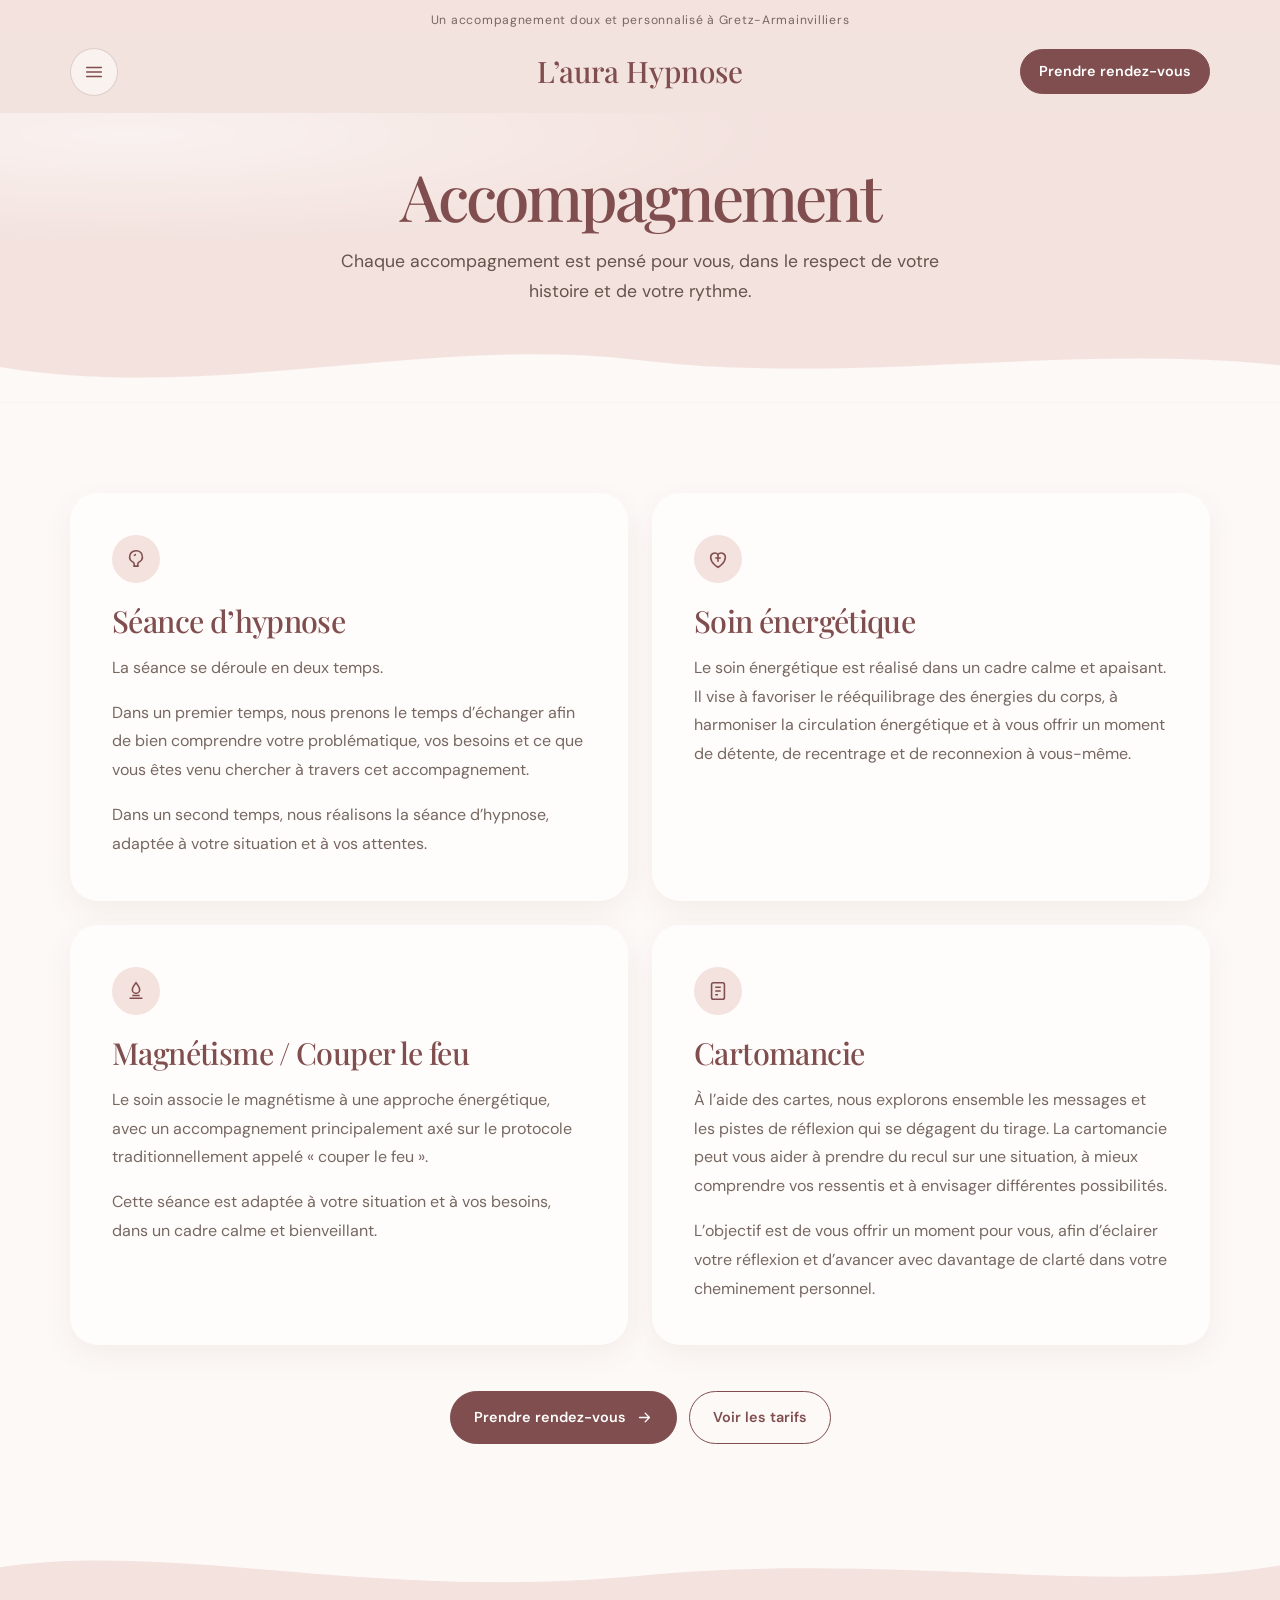
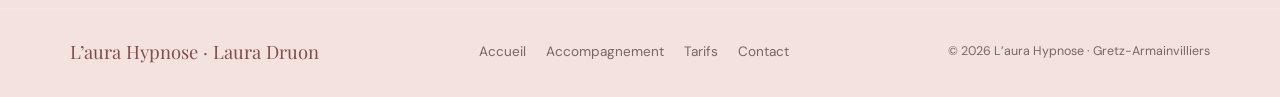
==== accompagnement.html @ 74a75db2 "Modifications demandées par Laura : menu à gauche, rose poudré, pages Accompagnement/Tarifs/Contact " ====
<!doctype html>
<html lang="fr">
  <head>
    <meta charset="utf-8">
    <meta name="viewport" content="width=device-width, initial-scale=1">
    <meta name="theme-color" content="#f3e2de">
    <meta name="description" content="Séance d’hypnose, soin énergétique, magnétisme / couper le feu et cartomancie à Gretz-Armainvilliers.">
    <title>Accompagnement — L’aura Hypnose</title>
    <link rel="preconnect" href="https://fonts.googleapis.com">
    <link rel="preconnect" href="https://fonts.gstatic.com" crossorigin>
    <link href="https://fonts.googleapis.com/css2?family=DM+Sans:wght@400;500;600;700&family=Playfair+Display:wght@400;500;600&display=swap" rel="stylesheet">
    <link rel="stylesheet" href="style.css">
  </head>
  <body>
    <div class="topline">Un accompagnement doux et personnalisé à Gretz-Armainvilliers</div>

    <header class="site-header">
      <div class="container nav-wrap">
        <button class="menu-toggle" type="button" aria-label="Ouvrir le menu" aria-expanded="false" aria-controls="navigation">
          <svg class="icon-open" viewBox="0 0 24 24" fill="none" stroke="currentColor" stroke-width="1.7" aria-hidden="true"><path d="M4 7h16M4 12h16M4 17h16" stroke-linecap="round"/></svg>
          <svg class="icon-close" viewBox="0 0 24 24" fill="none" stroke="currentColor" stroke-width="1.7" aria-hidden="true"><path d="M6 6l12 12M18 6 6 18" stroke-linecap="round"/></svg>
        </button>
        <a class="brand" href="index.html">L’aura Hypnose</a>
        <a class="button header-cta" href="contact.html">Prendre rendez-vous</a>
      </div>
      <nav class="menu-panel" id="navigation" aria-label="Navigation principale">
          <a href="index.html">Accueil</a>
          <a href="accompagnement.html" aria-current="page">Accompagnement</a>
          <a href="tarifs.html">Tarifs</a>
          <a href="contact.html">Contact</a>
      </nav>
    </header>

    <main>
      <section class="page-hero">
        <div class="container">
          <h1>Accompagnement</h1>
          <p>Chaque accompagnement est pensé pour vous, dans le respect de votre histoire et de votre rythme.</p>
        </div>
      </section>
      <div class="wave" style="--from: var(--blush); --to: var(--paper)" aria-hidden="true"><svg viewBox="0 0 1440 90" preserveAspectRatio="none"><path d="M0,48 C240,90 480,10 720,40 C960,70 1200,20 1440,46 L1440,90 L0,90 Z"/></svg></div>
      <section class="section">
        <div class="container">
          <div class="offer-grid">
            <article class="soft-card offer-card reveal">
              <div class="icon-bubble" aria-hidden="true"><svg viewBox="0 0 24 24" fill="none" stroke="currentColor" stroke-width="1.7"><path d="M12 3c-4.5 0-7 3.1-7 7 0 2.8 1.7 4.2 3.5 5.2.8.5 1.5 1.1 1.5 2.3V20h4v-2.5c0-1.2.7-1.8 1.5-2.3C17.3 14.2 19 12.8 19 10c0-3.9-2.5-7-7-7Z"/><path d="M9.5 20h5M10 8.5c.5-1 1.2-1.5 2-1.5"/></svg></div>
              <h2>Séance d’hypnose</h2>
              <p>La séance se déroule en deux temps.</p>
              <p>Dans un premier temps, nous prenons le temps d’échanger afin de bien comprendre votre problématique, vos besoins et ce que vous êtes venu chercher à travers cet accompagnement.</p>
              <p>Dans un second temps, nous réalisons la séance d’hypnose, adaptée à votre situation et à vos attentes.</p>
            </article>
            <article class="soft-card offer-card reveal">
              <div class="icon-bubble" aria-hidden="true"><svg viewBox="0 0 24 24" fill="none" stroke="currentColor" stroke-width="1.7"><path d="M12 21s-8-4.4-8-11a4.5 4.5 0 0 1 8-2.8A4.5 4.5 0 0 1 20 10c0 6.6-8 11-8 11Z"/><path d="M12 7v8m-3-4h6"/></svg></div>
              <h2>Soin énergétique</h2>
              <p>Le soin énergétique est réalisé dans un cadre calme et apaisant. Il vise à favoriser le rééquilibrage des énergies du corps, à harmoniser la circulation énergétique et à vous offrir un moment de détente, de recentrage et de reconnexion à vous-même.</p>
            </article>
            <article class="soft-card offer-card reveal">
              <div class="icon-bubble" aria-hidden="true"><svg viewBox="0 0 24 24" fill="none" stroke="currentColor" stroke-width="1.7"><path d="M12 3c-2.5 3-4 5-4 7.5a4 4 0 0 0 8 0C16 8 14.5 6 12 3Z"/><path d="M5 20h14M8 17h8"/></svg></div>
              <h2>Magnétisme / Couper le feu</h2>
              <p>Le soin associe le magnétisme à une approche énergétique, avec un accompagnement principalement axé sur le protocole traditionnellement appelé « couper le feu ».</p>
              <p>Cette séance est adaptée à votre situation et à vos besoins, dans un cadre calme et bienveillant.</p>
            </article>
            <article class="soft-card offer-card reveal">
              <div class="icon-bubble" aria-hidden="true"><svg viewBox="0 0 24 24" fill="none" stroke="currentColor" stroke-width="1.7"><rect x="5" y="3" width="14" height="18" rx="2"/><path d="M9 8h6m-6 4h6m-6 4h3"/></svg></div>
              <h2>Cartomancie</h2>
              <p>À l’aide des cartes, nous explorons ensemble les messages et les pistes de réflexion qui se dégagent du tirage. La cartomancie peut vous aider à prendre du recul sur une situation, à mieux comprendre vos ressentis et à envisager différentes possibilités.</p>
              <p>L’objectif est de vous offrir un moment pour vous, afin d’éclairer votre réflexion et d’avancer avec davantage de clarté dans votre cheminement personnel.</p>
            </article>
          </div>
          <div class="page-actions">
            <a class="button" href="contact.html">Prendre rendez-vous <svg viewBox="0 0 24 24" fill="none" stroke="currentColor" stroke-width="1.8" aria-hidden="true"><path d="M5 12h14m-6-6 6 6-6 6" stroke-linecap="round" stroke-linejoin="round"/></svg></a>
            <a class="button button--outline" href="tarifs.html">Voir les tarifs</a>
          </div>
        </div>
      </section>
    </main>

    <div class="wave" style="--from: var(--paper); --to: var(--blush)" aria-hidden="true"><svg viewBox="0 0 1440 90" preserveAspectRatio="none"><path d="M0,40 C200,10 420,80 720,50 C1000,22 1240,74 1440,38 L1440,90 L0,90 Z"/></svg></div>
    <footer class="site-footer">
      <div class="container footer-inner">
        <span class="footer-brand">L’aura Hypnose · Laura Druon</span>
        <nav class="footer-links" aria-label="Liens du pied de page"><a href="index.html">Accueil</a> <a href="accompagnement.html">Accompagnement</a> <a href="tarifs.html">Tarifs</a> <a href="contact.html">Contact</a></nav>
        <p>© <span id="year">2026</span> L’aura Hypnose · Gretz-Armainvilliers</p>
      </div>
    </footer>

    <script src="main.js"></script>
  </body>
</html>
---- style.css ----
:root {
  color-scheme: light;
  /* Rose poudré (remplace l'ancien vert) */
  --blush: #f3e2de;
  --blush-soft: #f9efec;
  --blush-deep: #e3bfb8;
  /* Vert conservé uniquement pour la citation « Je crois profondément… » */
  --sage: #d1ddcf;
  --paper: #fdf9f6;
  --rose: #804e4e;
  --rose-dark: #6e4141;
  --ink: #493c38;
  --muted: #776761;
  --white: #fffdfb;
  --serif: "Playfair Display", Georgia, serif;
  --sans: "DM Sans", Arial, sans-serif;
  --shadow: 0 22px 60px rgb(128 78 78 / 9%);
  --shadow-soft: 0 10px 30px rgb(128 78 78 / 7%);
  --radius: 28px;
}

*,
*::before,
*::after {
  box-sizing: border-box;
}

html {
  scroll-behavior: smooth;
  scroll-padding-top: 100px;
}

body {
  margin: 0;
  background: var(--paper);
  color: var(--ink);
  font-family: var(--sans);
  font-size: 16px;
  line-height: 1.7;
}

a {
  color: inherit;
}

img {
  display: block;
  max-width: 100%;
}

button,
a {
  -webkit-tap-highlight-color: transparent;
}

button:focus-visible,
a:focus-visible {
  outline: 3px solid var(--rose);
  outline-offset: 4px;
}

.container {
  width: min(1140px, calc(100% - 48px));
  margin-inline: auto;
}

h1,
h2,
h3,
p {
  margin-top: 0;
}

h1,
h2,
h3 {
  color: var(--rose);
  font-family: var(--serif);
  font-weight: 500;
  line-height: 1.16;
}

h1 {
  max-width: 660px;
  margin-bottom: 24px;
  font-size: clamp(3rem, 6vw, 5.55rem);
  letter-spacing: -0.045em;
}

h2 {
  margin-bottom: 20px;
  font-size: clamp(2.2rem, 4vw, 3.55rem);
  letter-spacing: -0.035em;
}

h3 {
  margin-bottom: 12px;
  font-size: 1.45rem;
}

.eyebrow {
  display: inline-flex;
  align-items: center;
  gap: 10px;
  margin: 0 0 14px;
  color: var(--rose);
  font-size: 0.75rem;
  font-weight: 700;
  letter-spacing: 0.16em;
  text-transform: uppercase;
}

.section-title {
  margin-bottom: 36px;
  text-align: center;
}

.section-title::after {
  display: block;
  width: 54px;
  height: 14px;
  margin: 16px auto 0;
  background: no-repeat center / contain
    url("data:image/svg+xml,%3Csvg xmlns='http://www.w3.org/2000/svg' viewBox='0 0 54 14'%3E%3Cpath d='M1 7c6.5-6 13-6 19.5 0S33.5 13 40 7s9.5-6 13 0' fill='none' stroke='%23c99a92' stroke-width='1.6' stroke-linecap='round'/%3E%3C/svg%3E");
  content: "";
}

/* ---------- Boutons ---------- */

.button {
  display: inline-flex;
  min-height: 52px;
  align-items: center;
  justify-content: center;
  gap: 10px;
  padding: 13px 23px;
  border: 1px solid var(--rose);
  border-radius: 999px;
  background: var(--rose);
  color: white;
  font-size: 0.9rem;
  font-weight: 600;
  text-decoration: none;
  transition: background 180ms ease, color 180ms ease, transform 180ms ease;
  cursor: pointer;
  font-family: inherit;
}

.button:hover {
  transform: translateY(-2px);
  background: var(--rose-dark);
}

.button--outline {
  background: transparent;
  color: var(--rose);
}

.button--outline:hover {
  background: var(--rose);
  color: white;
}

.button svg,
.text-link svg {
  width: 17px;
  height: 17px;
  flex: 0 0 auto;
}

.text-link {
  display: inline-flex;
  align-items: center;
  gap: 8px;
  color: var(--rose);
  font-size: 0.9rem;
  font-weight: 600;
  text-decoration: none;
}

.text-link:hover {
  text-decoration: underline;
  text-underline-offset: 4px;
}

/* ---------- Haut de page ---------- */

.topline {
  padding: 10px 16px 0;
  background: var(--blush);
  color: var(--muted);
  font-size: 0.76rem;
  letter-spacing: 0.06em;
  text-align: center;
}

.site-header {
  position: sticky;
  z-index: 20;
  top: 0;
  background: rgb(243 226 222 / 94%);
  backdrop-filter: blur(14px);
  transition: box-shadow 220ms ease;
}

.site-header.is-scrolled {
  box-shadow: 0 10px 30px rgb(128 78 78 / 8%);
}

.nav-wrap {
  display: grid;
  min-height: 82px;
  align-items: center;
  gap: 16px;
  grid-template-columns: 1fr auto 1fr;
}

.menu-toggle {
  display: inline-flex;
  width: 48px;
  height: 48px;
  align-items: center;
  justify-content: center;
  justify-self: start;
  border: 1px solid rgb(128 78 78 / 22%);
  border-radius: 50%;
  background: rgb(255 253 251 / 55%);
  color: var(--rose);
  cursor: pointer;
  transition: background 180ms ease;
}

.menu-toggle:hover {
  background: var(--white);
}

.menu-toggle svg {
  width: 22px;
  height: 22px;
}

.menu-toggle .icon-close {
  display: none;
}

.menu-toggle[aria-expanded="true"] .icon-open {
  display: none;
}

.menu-toggle[aria-expanded="true"] .icon-close {
  display: block;
}

.brand {
  color: var(--rose);
  font-family: var(--serif);
  font-size: clamp(1.45rem, 3vw, 1.85rem);
  font-weight: 500;
  line-height: 1.1;
  text-align: center;
  text-decoration: none;
  white-space: nowrap;
}

.header-cta {
  justify-self: end;
  min-height: 44px;
  padding: 9px 18px;
}

.menu-panel {
  position: absolute;
  top: calc(100% + 8px);
  left: max(24px, calc((100% - 1140px) / 2));
  display: none;
  width: min(320px, calc(100% - 48px));
  flex-direction: column;
  padding: 14px;
  border-radius: 24px;
  background: var(--white);
  box-shadow: 0 24px 60px rgb(73 60 56 / 16%);
}

.menu-panel.is-open {
  display: flex;
  animation: menu-in 220ms ease both;
}

@keyframes menu-in {
  from {
    opacity: 0;
    transform: translateY(-8px);
  }
  to {
    opacity: 1;
    transform: translateY(0);
  }
}

.menu-panel a {
  padding: 12px 16px;
  border-radius: 14px;
  color: var(--ink);
  font-size: 0.98rem;
  font-weight: 500;
  text-decoration: none;
  transition: background 160ms ease, color 160ms ease;
}

.menu-panel a:hover {
  background: var(--blush-soft);
  color: var(--rose);
}

.menu-panel a[aria-current="page"] {
  background: var(--blush);
  color: var(--rose);
}

/* ---------- Vagues de séparation ---------- */

.wave {
  display: block;
  margin-top: -1px;
  background: var(--from, transparent);
  line-height: 0;
}

.wave svg {
  display: block;
  width: 100%;
  height: clamp(36px, 6vw, 80px);
}

.wave path {
  fill: var(--to, var(--paper));
}

/* ---------- Accueil : héros ---------- */

.hero {
  position: relative;
  overflow: hidden;
  padding: 50px 0 40px;
  background:
    radial-gradient(ellipse at 8% 15%, rgb(255 255 255 / 55%), transparent 38%),
    radial-gradient(ellipse at 95% 90%, rgb(227 191 184 / 45%), transparent 40%),
    var(--blush);
}

.hero::after {
  position: absolute;
  right: -110px;
  bottom: -240px;
  width: 520px;
  height: 520px;
  border: 1px solid rgb(128 78 78 / 10%);
  border-radius: 50%;
  box-shadow: 0 0 0 34px rgb(128 78 78 / 3%), 0 0 0 68px rgb(128 78 78 / 2%);
  content: "";
  pointer-events: none;
}

.hero-grid {
  position: relative;
  z-index: 1;
  display: grid;
  align-items: center;
  gap: clamp(44px, 8vw, 110px);
  grid-template-columns: 1.05fr 0.8fr;
}

.hero-copy {
  padding: 12px 0;
  animation: hero-enter 700ms 100ms both;
}

.hero-copy > p:not(.eyebrow) {
  max-width: 520px;
  margin-bottom: 30px;
  color: #66534c;
  font-size: clamp(1rem, 1.6vw, 1.15rem);
}

.hero-actions {
  display: flex;
  flex-wrap: wrap;
  gap: 12px;
}

.hero-location {
  display: flex;
  align-items: center;
  gap: 10px;
  margin-top: 30px;
  color: var(--muted);
  font-size: 0.88rem;
}

.hero-location svg {
  width: 19px;
  height: 19px;
  color: var(--rose);
}

.hero-portrait {
  position: relative;
  max-width: 430px;
  justify-self: center;
  animation: hero-enter 850ms 220ms both;
}

.hero-portrait-frame {
  overflow: hidden;
  width: min(100%, 430px);
  aspect-ratio: 0.96;
  border: 8px solid rgb(255 253 251 / 75%);
  border-radius: 46% 54% 42% 58% / 52% 44% 56% 48%;
  box-shadow: 0 18px 45px rgb(128 78 78 / 14%);
}

.hero-portrait img {
  width: 100%;
  height: 100%;
  transform: translate3d(0, var(--parallax-offset, 0px), 0) scale(1.08);
  object-fit: cover;
  object-position: center 38%;
  will-change: transform;
}

@keyframes hero-enter {
  from {
    opacity: 0;
    transform: translateY(16px);
  }
  to {
    opacity: 1;
    transform: translateY(0);
  }
}

/* ---------- Apparition au défilement ---------- */

.motion-ready [data-reveal] {
  opacity: 0;
  transform: translateY(22px);
  transition: opacity 650ms ease, transform 650ms cubic-bezier(0.2, 0.7, 0.2, 1);
}

.motion-ready [data-reveal].is-visible {
  opacity: 1;
  transform: translateY(0);
}

/* ---------- Lien avis Google ---------- */

.google-link {
  padding: 18px 0 10px;
  text-align: center;
}

.google-link-inner {
  display: inline-flex;
  flex-wrap: wrap;
  align-items: center;
  justify-content: center;
  gap: 14px 22px;
  padding: 16px 18px 16px 26px;
  border-radius: 999px;
  background: var(--white);
  box-shadow: var(--shadow-soft);
}

.google-link-inner p {
  display: inline-flex;
  align-items: center;
  gap: 10px;
  margin: 0;
  color: var(--muted);
  font-size: 0.95rem;
}

.google-stars {
  color: #b98a4a;
  letter-spacing: 0.1em;
}

.google-link .button {
  min-height: 44px;
  padding: 9px 18px;
}

/* ---------- Sections ---------- */

.section {
  padding: 90px 0;
}

.section--blush {
  background: var(--blush);
}

/* Présentation */

.about-grid {
  display: grid;
  gap: 32px;
  max-width: 820px;
  margin-inline: auto;
}

.about-grid h2 {
  margin-bottom: 0;
}

.about-quote {
  margin: 8px 0 0;
  padding: 30px clamp(22px, 5vw, 48px);
  border-radius: var(--radius);
  background: var(--sage);
  color: var(--rose);
  text-align: center;
}

.about-quote p {
  max-width: 650px;
  margin: 0 auto;
  font-family: var(--serif);
  font-size: clamp(1.3rem, 2.2vw, 1.8rem);
  line-height: 1.45;
}

.about-copy {
  max-width: 760px;
  margin-inline: auto;
}

.about-copy p {
  margin: 0 0 22px;
  color: var(--muted);
  line-height: 1.85;
}

.about-copy p:last-child {
  margin-bottom: 0;
}

.about-lead {
  margin-bottom: 28px !important;
  color: var(--rose) !important;
  font-family: var(--serif);
  font-size: clamp(1.25rem, 2vw, 1.55rem);
  line-height: 1.65 !important;
  text-align: center;
}

/* Hypnose */

.hypnosis-grid {
  display: grid;
  align-items: start;
  gap: 26px;
  grid-template-columns: 0.86fr 1.14fr;
}

.soft-card {
  height: 100%;
  padding: clamp(26px, 4vw, 42px);
  border-radius: var(--radius);
  background: var(--white);
  box-shadow: var(--shadow-soft);
}

.soft-card p {
  color: var(--muted);
}

.soft-card p:last-child {
  margin-bottom: 0;
}

.support-list {
  display: grid;
  gap: 12px 18px;
  grid-template-columns: repeat(2, minmax(0, 1fr));
  margin: 22px 0 25px;
  padding: 0;
  list-style: none;
}

.support-list li {
  position: relative;
  padding-left: 23px;
  color: var(--muted);
  font-size: 0.91rem;
}

.support-list li::before {
  position: absolute;
  top: 0.66em;
  left: 0;
  width: 8px;
  height: 8px;
  border-radius: 50%;
  background: var(--blush-deep);
  content: "";
}

.care-note {
  margin: 0;
  padding-top: 18px;
  border-top: 1px dashed rgb(128 78 78 / 20%);
  color: var(--muted);
  font-size: 0.83rem;
}

/* Citation */

.quote-band {
  padding: 50px 24px;
  background: var(--rose);
  color: white;
  text-align: center;
}

.quote-band blockquote {
  max-width: 800px;
  margin: 0 auto;
  font-family: var(--serif);
  font-size: clamp(1.55rem, 3vw, 2.5rem);
  line-height: 1.4;
}

.quote-band cite {
  display: block;
  margin-top: 18px;
  font-family: var(--sans);
  font-size: 0.84rem;
  font-style: normal;
  letter-spacing: 0.1em;
  text-transform: uppercase;
}

/* ---------- Pages intérieures ---------- */

.page-hero {
  padding: 46px 0 20px;
  background:
    radial-gradient(ellipse at 10% 10%, rgb(255 255 255 / 55%), transparent 40%),
    var(--blush);
  text-align: center;
}

.page-hero h1 {
  max-width: none;
  margin: 0 auto 14px;
  font-size: clamp(2.6rem, 5vw, 4.2rem);
}

.page-hero p {
  max-width: 620px;
  margin: 0 auto;
  color: #66534c;
  font-size: clamp(1rem, 1.5vw, 1.1rem);
}

.page-hero h1,
.page-hero p {
  animation: hero-enter 700ms 80ms both;
}

.icon-bubble {
  display: grid;
  width: 48px;
  height: 48px;
  place-items: center;
  margin-bottom: 20px;
  border-radius: 50%;
  background: var(--blush);
  color: var(--rose);
}

.icon-bubble svg {
  width: 22px;
  height: 22px;
}

/* Accompagnement */

.offer-grid {
  display: grid;
  gap: 24px;
  grid-template-columns: repeat(2, minmax(0, 1fr));
}

.offer-card h2 {
  margin-bottom: 16px;
  font-size: clamp(1.5rem, 2.4vw, 1.9rem);
  letter-spacing: -0.02em;
}

.offer-card p {
  line-height: 1.8;
}

.page-actions {
  display: flex;
  flex-wrap: wrap;
  justify-content: center;
  gap: 12px;
  margin-top: 46px;
}

/* Tarifs */

.price-grid {
  display: grid;
  gap: 20px;
  grid-template-columns: repeat(4, minmax(0, 1fr));
}

.price-card {
  display: flex;
  min-height: 250px;
  flex-direction: column;
  align-items: center;
  padding: 30px 22px;
  border-radius: var(--radius);
  background: var(--white);
  box-shadow: var(--shadow-soft);
  text-align: center;
  transition: transform 180ms ease, box-shadow 180ms ease;
}

.price-card:hover {
  transform: translateY(-5px);
  box-shadow: var(--shadow);
}

.price-card h2 {
  margin-bottom: 12px;
  font-size: 1.25rem;
  letter-spacing: 0;
}

.price-duration {
  margin: auto 0 4px;
  color: var(--muted);
  font-size: 0.85rem;
}

.price-amount {
  margin: 0;
  color: var(--rose);
  font-family: var(--serif);
  font-size: 1.8rem;
}

.price-contact {
  color: var(--rose);
  font-size: 0.9rem;
  font-weight: 600;
  text-decoration-thickness: 1px;
  text-underline-offset: 3px;
}

.mutuelle-note {
  max-width: 680px;
  margin: 50px auto 0;
  padding: 24px 30px;
  border-radius: var(--radius);
  background: var(--blush-soft);
  color: var(--muted);
  font-family: var(--serif);
  font-size: 1.08rem;
  font-style: italic;
  text-align: center;
}

/* Contact */

.contact-grid {
  display: grid;
  align-items: start;
  gap: 48px;
  grid-template-columns: 0.8fr 1.2fr;
}

.contact-copy h2 {
  font-size: clamp(2rem, 3.4vw, 3rem);
}

.contact-copy > p {
  max-width: 420px;
  color: var(--muted);
}

.contact-list {
  display: grid;
  gap: 20px;
  margin: 30px 0;
}

.contact-item {
  display: grid;
  align-items: start;
  gap: 13px;
  grid-template-columns: 42px 1fr;
}

.contact-icon {
  display: grid;
  width: 42px;
  height: 42px;
  place-items: center;
  border-radius: 50%;
  background: var(--blush);
  color: var(--rose);
}

.contact-icon svg {
  width: 19px;
  height: 19px;
}

.contact-item strong {
  display: block;
  margin-bottom: 2px;
  color: var(--rose);
  font-size: 0.87rem;
}

.contact-item a,
.contact-item address {
  color: var(--muted);
  font-size: 0.94rem;
  font-style: normal;
  text-decoration: none;
}

.contact-item a:hover {
  color: var(--rose);
  text-decoration: underline;
  text-underline-offset: 3px;
}

.map-wrap {
  overflow: hidden;
  height: clamp(380px, 42vw, 520px);
  border: 8px solid var(--white);
  border-radius: var(--radius);
  background: var(--blush);
  box-shadow: var(--shadow);
}

.map-wrap iframe {
  display: block;
  width: 100%;
  height: 100%;
  border: 0;
}

.map-link {
  display: flex;
  justify-content: flex-end;
  margin-top: 14px;
}

.contact-form {
  grid-column: 1 / -1;
  padding: clamp(24px, 5vw, 48px);
  border-radius: var(--radius);
  background: var(--white);
  box-shadow: var(--shadow-soft);
}

.contact-form h3 {
  margin-bottom: 8px;
  font-size: clamp(1.65rem, 3vw, 2.1rem);
}

.form-intro {
  margin-bottom: 26px;
  color: var(--muted);
}

.form-fields {
  display: grid;
  gap: 18px;
  grid-template-columns: repeat(2, minmax(0, 1fr));
}

.form-field {
  display: grid;
  gap: 7px;
}

.form-field--wide {
  grid-column: 1 / -1;
}

.form-field label {
  color: var(--rose);
  font-size: 0.85rem;
  font-weight: 600;
}

.form-field input,
.form-field textarea {
  width: 100%;
  min-height: 48px;
  padding: 12px 16px;
  border: 1px solid rgb(128 78 78 / 20%);
  border-radius: 16px;
  background: var(--paper);
  color: var(--ink);
  font: inherit;
}

.form-field textarea {
  min-height: 145px;
  resize: vertical;
}

.form-field input:focus,
.form-field textarea:focus {
  border-color: var(--rose);
  outline: 3px solid rgb(128 78 78 / 13%);
}

.form-submit {
  margin-top: 20px;
}

.form-note {
  margin: 12px 0 0;
  color: var(--muted);
  font-size: 0.8rem;
}

.form-status {
  min-height: 1.5em;
  margin: 8px 0 0;
  color: var(--rose);
  font-size: 0.88rem;
}

/* ---------- Pied de page ---------- */

.site-footer {
  padding: 26px 0 30px;
  background: var(--blush);
}

.footer-inner {
  display: flex;
  flex-wrap: wrap;
  align-items: center;
  justify-content: space-between;
  gap: 12px 24px;
}

.footer-brand {
  color: var(--rose);
  font-family: var(--serif);
  font-size: 1.15rem;
}

.footer-links {
  display: flex;
  flex-wrap: wrap;
  gap: 6px 20px;
}

.footer-links a {
  color: var(--muted);
  font-size: 0.85rem;
  text-decoration: none;
}

.footer-links a:hover {
  color: var(--rose);
}

.footer-inner p {
  margin: 0;
  color: var(--muted);
  font-size: 0.78rem;
}

/* ---------- Responsive ---------- */

@media (max-width: 900px) {
  .hero-grid {
    gap: 48px;
    grid-template-columns: 1fr 0.78fr;
  }

  .price-grid {
    grid-template-columns: repeat(2, minmax(0, 1fr));
  }
}

@media (max-width: 700px) {
  html {
    scroll-padding-top: 78px;
  }

  .container {
    width: min(100% - 36px, 540px);
  }

  .topline {
    font-size: 0.69rem;
  }

  .nav-wrap {
    min-height: 72px;
  }

  .menu-toggle {
    width: 44px;
    height: 44px;
  }

  .header-cta {
    display: none;
  }

  .menu-panel {
    left: 18px;
    width: calc(100% - 36px);
  }

  .hero {
    padding: 40px 0 30px;
  }

  .hero-grid {
    gap: 40px;
    grid-template-columns: 1fr;
  }

  .hero-copy {
    text-align: center;
  }

  .hero-location,
  .hero-actions {
    justify-content: center;
  }

  .hero-portrait {
    width: min(100%, 360px);
  }

  .hero-portrait-frame {
    aspect-ratio: 1;
  }

  .google-link-inner {
    flex-direction: column;
    padding: 20px;
    border-radius: var(--radius);
  }

  .section {
    padding: 64px 0;
  }

  .hypnosis-grid,
  .contact-grid,
  .offer-grid {
    grid-template-columns: 1fr;
  }

  .support-list {
    grid-template-columns: 1fr;
  }

  .quote-band {
    padding: 40px 24px;
  }

  .contact-grid {
    gap: 34px;
  }

  .map-wrap {
    height: 350px;
  }

  .contact-form {
    grid-column: auto;
  }

  .form-fields {
    grid-template-columns: 1fr;
  }

  .form-field--wide {
    grid-column: auto;
  }

  .footer-inner {
    flex-direction: column;
    text-align: center;
  }

  .footer-links {
    justify-content: center;
  }
}

@media (max-width: 430px) {
  .container {
    width: min(100% - 30px, 390px);
  }

  .hero-actions {
    align-items: stretch;
    flex-direction: column;
  }

  .hero-actions .button {
    width: 100%;
  }

  .price-grid {
    grid-template-columns: 1fr;
  }

  .price-card {
    min-height: 210px;
  }
}

@media (prefers-reduced-motion: reduce) {
  *,
  *::before,
  *::after {
    scroll-behavior: auto !important;
    transition-duration: 0.01ms !important;
    animation-duration: 0.01ms !important;
    animation-delay: 0ms !important;
  }

  .motion-ready [data-reveal] {
    opacity: 1;
    transform: none;
  }
}
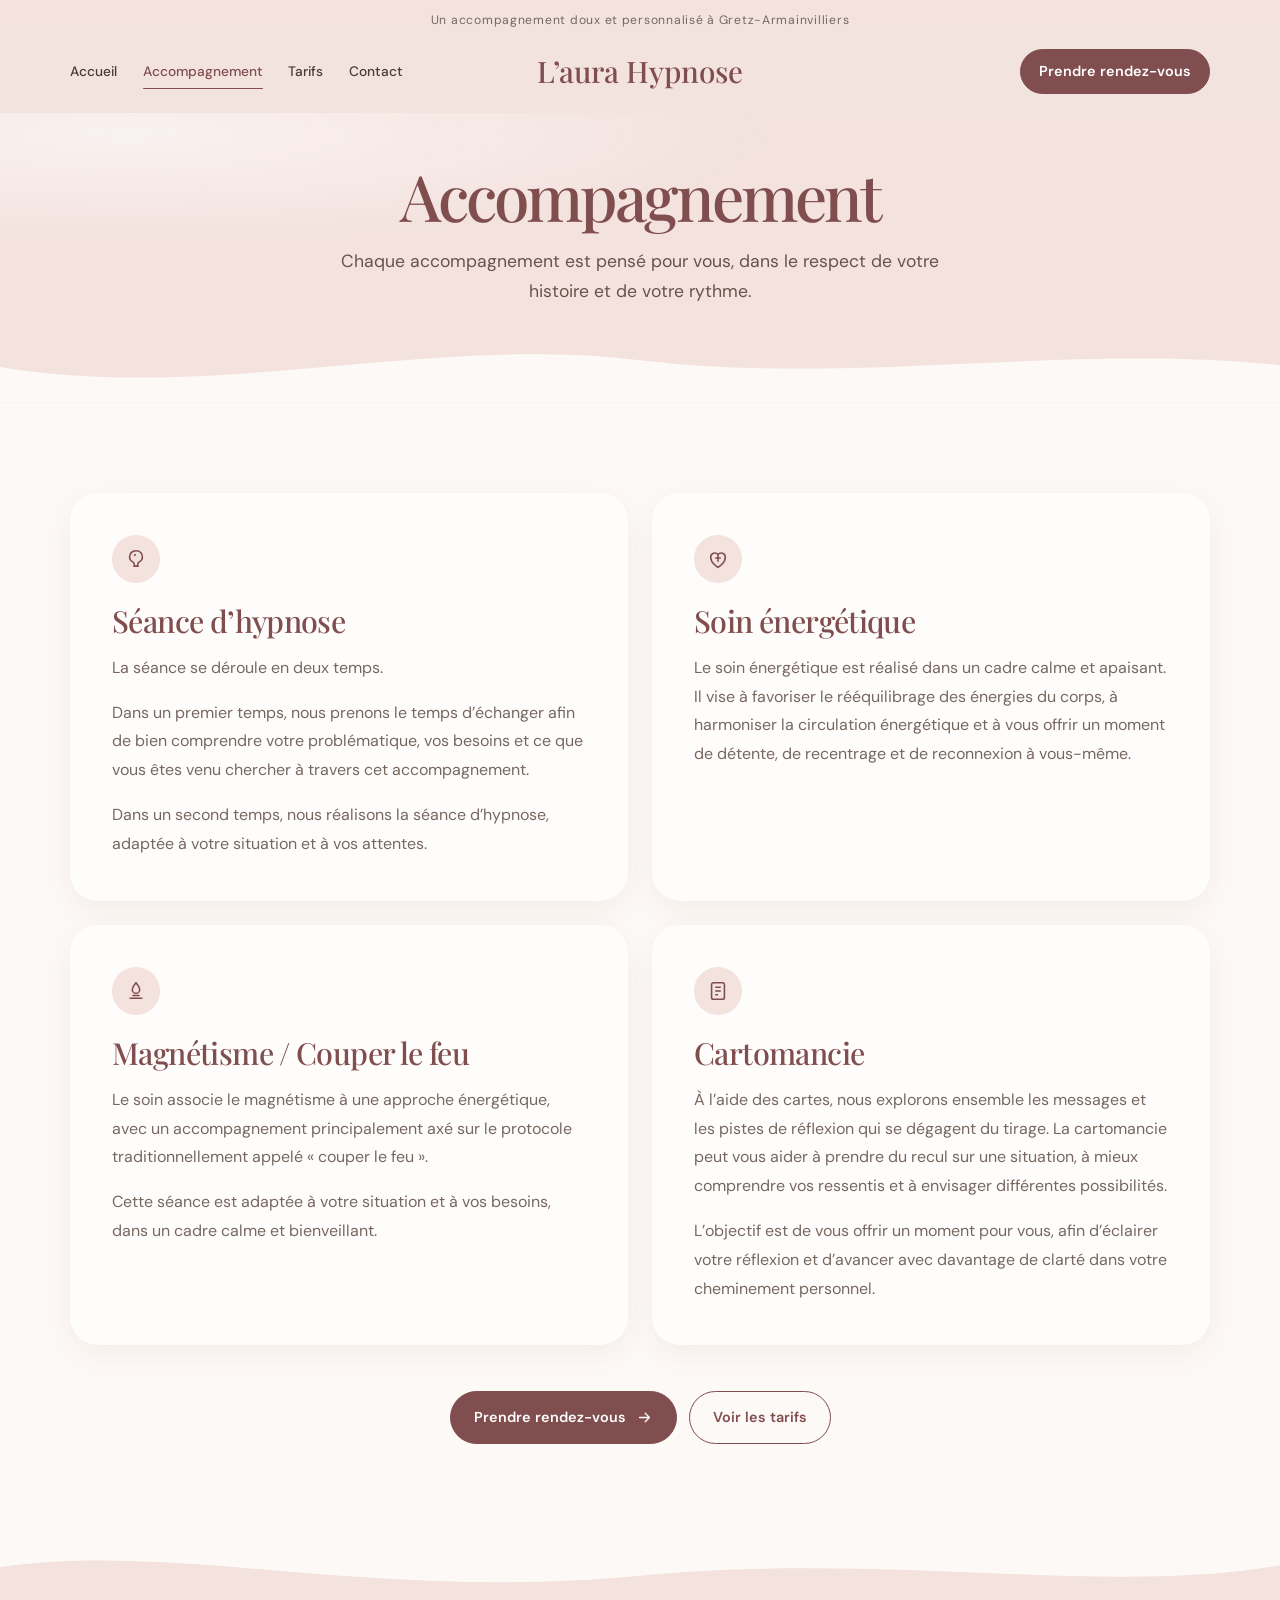
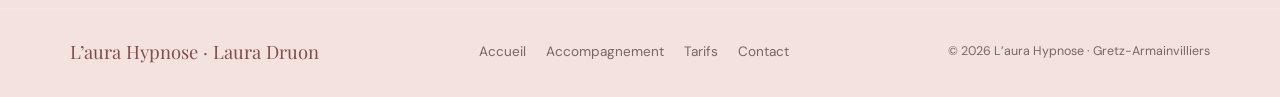
==== commit 618cf215: "Navigation : liens visibles sur ordinateur, menu burger à gauche sur mobile Co-Authored-By: Claude O" ====
--- a/accompagnement.html
+++ b/accompagnement.html
@@ -20,15 +20,15 @@
           <svg class="icon-open" viewBox="0 0 24 24" fill="none" stroke="currentColor" stroke-width="1.7" aria-hidden="true"><path d="M4 7h16M4 12h16M4 17h16" stroke-linecap="round"/></svg>
           <svg class="icon-close" viewBox="0 0 24 24" fill="none" stroke="currentColor" stroke-width="1.7" aria-hidden="true"><path d="M6 6l12 12M18 6 6 18" stroke-linecap="round"/></svg>
         </button>
-        <a class="brand" href="index.html">L’aura Hypnose</a>
-        <a class="button header-cta" href="contact.html">Prendre rendez-vous</a>
-      </div>
-      <nav class="menu-panel" id="navigation" aria-label="Navigation principale">
+        <nav class="menu-panel" id="navigation" aria-label="Navigation principale">
           <a href="index.html">Accueil</a>
           <a href="accompagnement.html" aria-current="page">Accompagnement</a>
           <a href="tarifs.html">Tarifs</a>
           <a href="contact.html">Contact</a>
-      </nav>
+        </nav>
+        <a class="brand" href="index.html">L’aura Hypnose</a>
+        <a class="button header-cta" href="contact.html">Prendre rendez-vous</a>
+      </div>
     </header>
 
     <main>
--- a/style.css
+++ b/style.css
@@ -215,8 +215,14 @@
   grid-template-columns: 1fr auto 1fr;
 }
 
+.menu-toggle,
+.menu-panel {
+  grid-column: 1;
+  grid-row: 1;
+}
+
 .menu-toggle {
-  display: inline-flex;
+  display: none;
   width: 48px;
   height: 48px;
   align-items: center;
@@ -252,6 +258,8 @@
 }
 
 .brand {
+  grid-column: 2;
+  grid-row: 1;
   color: var(--rose);
   font-family: var(--serif);
   font-size: clamp(1.45rem, 3vw, 1.85rem);
@@ -263,27 +271,98 @@
 }
 
 .header-cta {
+  grid-column: 3;
+  grid-row: 1;
   justify-self: end;
   min-height: 44px;
   padding: 9px 18px;
 }
 
+/* Ordinateur : liens visibles dans la barre */
 .menu-panel {
+  display: flex;
+  align-items: center;
+  justify-self: start;
+  gap: clamp(14px, 2vw, 28px);
+}
+
+.menu-panel a {
+  position: relative;
+  padding: 6px 0;
+  color: var(--ink);
+  font-size: 0.86rem;
+  font-weight: 500;
+  text-decoration: none;
+  transition: color 160ms ease;
+}
+
+.menu-panel a::after {
   position: absolute;
-  top: calc(100% + 8px);
-  left: max(24px, calc((100% - 1140px) / 2));
-  display: none;
-  width: min(320px, calc(100% - 48px));
-  flex-direction: column;
-  padding: 14px;
-  border-radius: 24px;
-  background: var(--white);
-  box-shadow: 0 24px 60px rgb(73 60 56 / 16%);
-}
-
-.menu-panel.is-open {
-  display: flex;
-  animation: menu-in 220ms ease both;
+  right: 0;
+  bottom: 0;
+  left: 0;
+  height: 1.5px;
+  border-radius: 2px;
+  background: var(--rose);
+  content: "";
+  transform: scaleX(0);
+  transition: transform 200ms ease;
+}
+
+.menu-panel a:hover,
+.menu-panel a[aria-current="page"] {
+  color: var(--rose);
+}
+
+.menu-panel a:hover::after,
+.menu-panel a[aria-current="page"]::after {
+  transform: scaleX(1);
+}
+
+/* Mobile : menu burger à gauche */
+@media (max-width: 900px) {
+  .menu-toggle {
+    display: inline-flex;
+  }
+
+  .menu-panel {
+    position: absolute;
+    top: calc(100% + 8px);
+    left: 24px;
+    display: none;
+    width: min(320px, calc(100% - 48px));
+    flex-direction: column;
+    align-items: stretch;
+    gap: 0;
+    padding: 14px;
+    border-radius: 24px;
+    background: var(--white);
+    box-shadow: 0 24px 60px rgb(73 60 56 / 16%);
+  }
+
+  .menu-panel.is-open {
+    display: flex;
+    animation: menu-in 220ms ease both;
+  }
+
+  .menu-panel a {
+    padding: 12px 16px;
+    border-radius: 14px;
+    font-size: 0.98rem;
+    transition: background 160ms ease, color 160ms ease;
+  }
+
+  .menu-panel a::after {
+    display: none;
+  }
+
+  .menu-panel a:hover {
+    background: var(--blush-soft);
+  }
+
+  .menu-panel a[aria-current="page"] {
+    background: var(--blush);
+  }
 }
 
 @keyframes menu-in {
@@ -295,26 +374,6 @@
     opacity: 1;
     transform: translateY(0);
   }
-}
-
-.menu-panel a {
-  padding: 12px 16px;
-  border-radius: 14px;
-  color: var(--ink);
-  font-size: 0.98rem;
-  font-weight: 500;
-  text-decoration: none;
-  transition: background 160ms ease, color 160ms ease;
-}
-
-.menu-panel a:hover {
-  background: var(--blush-soft);
-  color: var(--rose);
-}
-
-.menu-panel a[aria-current="page"] {
-  background: var(--blush);
-  color: var(--rose);
 }
 
 /* ---------- Vagues de séparation ---------- */
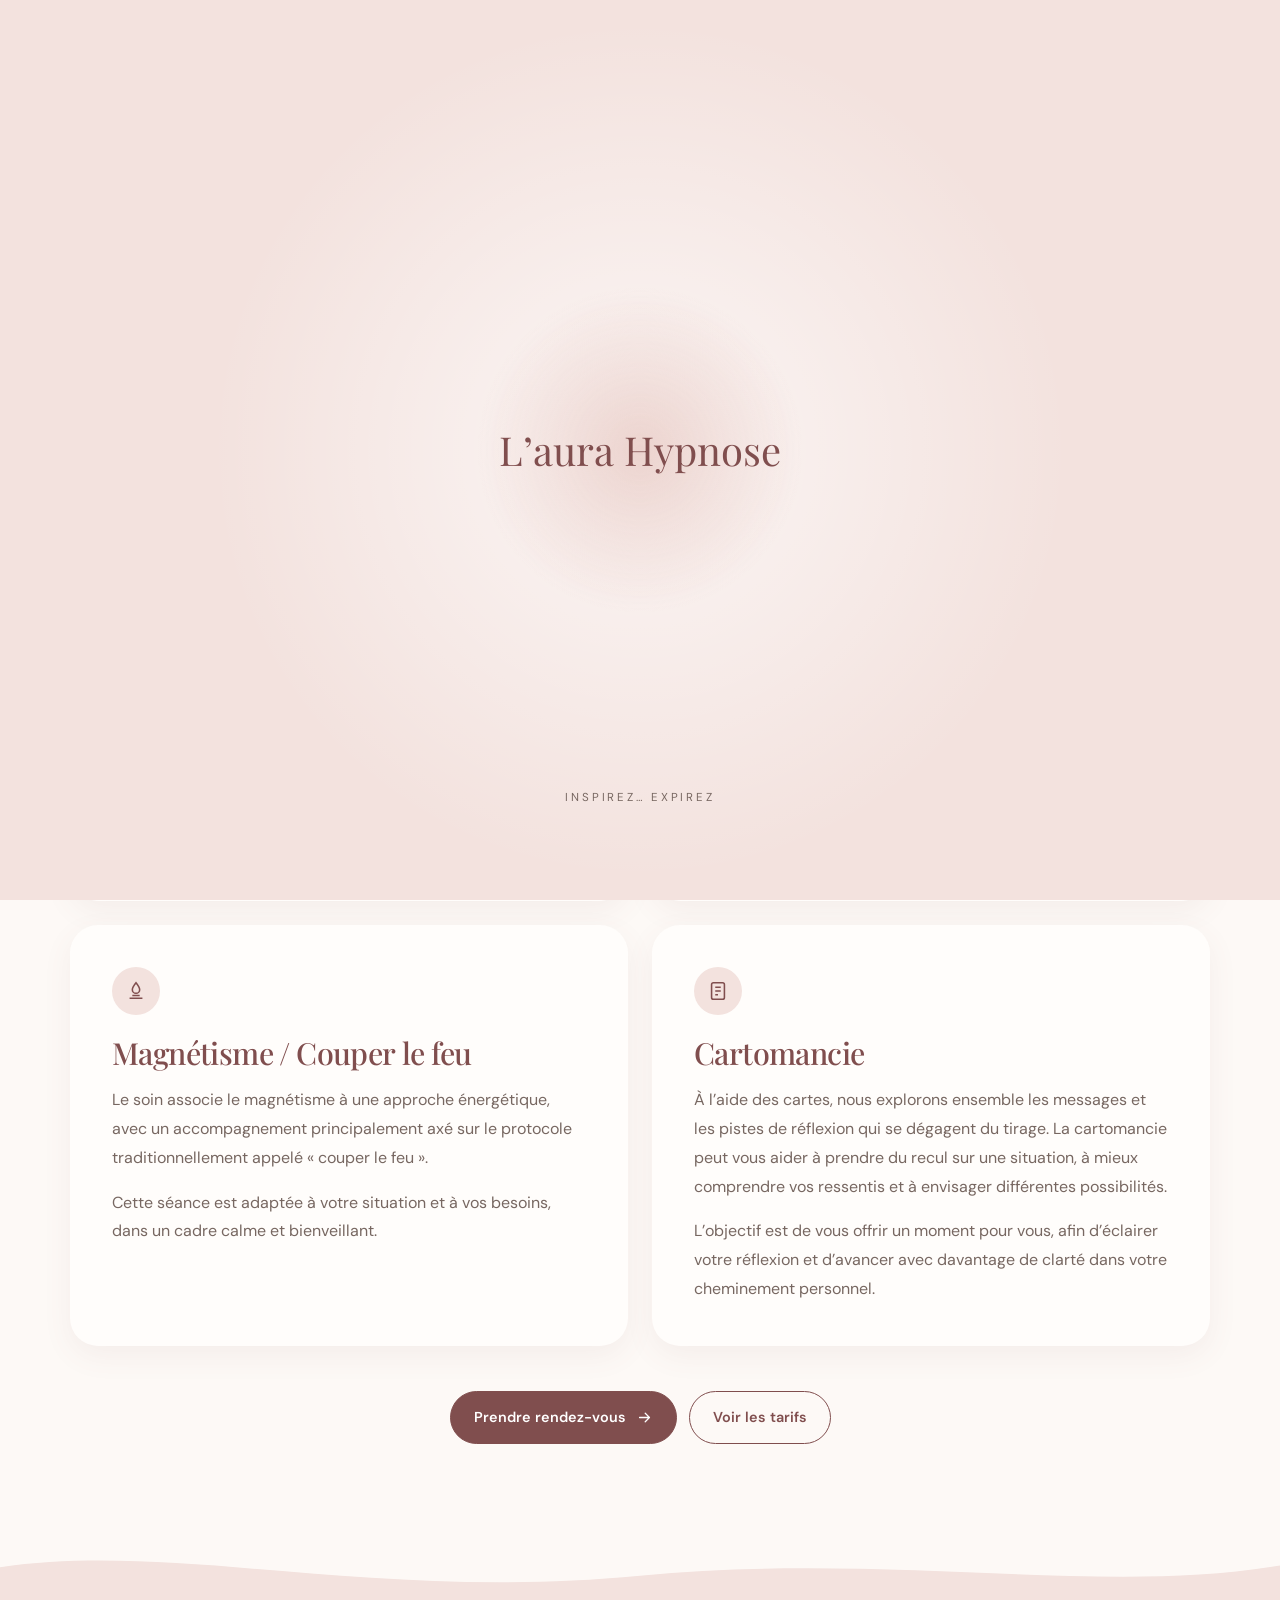
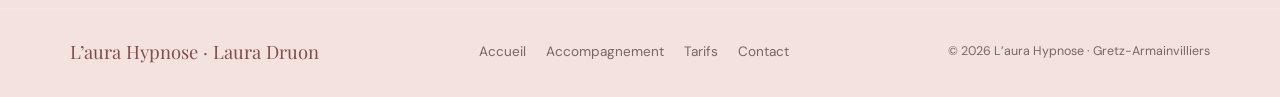
==== commit f19b1dc0: "Motion design doux + arbre à l'envers sous la vague Intro respiration, voile entre les pages, aura v" ====
--- a/accompagnement.html
+++ b/accompagnement.html
@@ -9,7 +9,8 @@
     <link rel="preconnect" href="https://fonts.googleapis.com">
     <link rel="preconnect" href="https://fonts.gstatic.com" crossorigin>
     <link href="https://fonts.googleapis.com/css2?family=DM+Sans:wght@400;500;600;700&family=Playfair+Display:wght@400;500;600&display=swap" rel="stylesheet">
-    <link rel="stylesheet" href="style.css">
+    <link rel="stylesheet" href="style.css?v=c0f8817f">
+    <link rel="stylesheet" href="motion.css?v=ee0d7de4">
   </head>
   <body>
     <div class="topline">Un accompagnement doux et personnalisé à Gretz-Armainvilliers</div>
@@ -84,6 +85,7 @@
       </div>
     </footer>
 
-    <script src="main.js"></script>
+    <script src="main.js?v=8ebdf95c"></script>
+    <script src="motion.js?v=c8d9424c"></script>
   </body>
 </html>
--- a/style.css
+++ b/style.css
@@ -403,7 +403,7 @@
   padding: 50px 0 40px;
   background:
     radial-gradient(ellipse at 8% 15%, rgb(255 255 255 / 55%), transparent 38%),
-    radial-gradient(ellipse at 95% 90%, rgb(227 191 184 / 45%), transparent 40%),
+    radial-gradient(ellipse at 92% 55%, rgb(227 191 184 / 40%), transparent 38%),
     var(--blush);
 }
 
@@ -549,6 +549,50 @@
   padding: 9px 18px;
 }
 
+/* ---------- Arbre suspendu (racines sur la vague) ---------- */
+
+.hero-reviews {
+  display: inline-flex;
+  align-items: center;
+  gap: 8px;
+  margin-top: 14px;
+  color: var(--rose);
+  font-size: 0.88rem;
+  font-weight: 600;
+  text-decoration: none;
+}
+
+.hero-reviews svg {
+  width: 15px;
+  height: 15px;
+}
+
+.hero-reviews:hover {
+  text-decoration: underline;
+  text-underline-offset: 4px;
+}
+
+.tree-hang {
+  position: relative;
+  z-index: 1;
+  margin-top: calc(-1 * clamp(14px, 2.2vw, 30px));
+  line-height: 0;
+  text-align: center;
+  pointer-events: none;
+}
+
+.tree-hang img {
+  display: inline-block;
+  width: min(640px, 92vw);
+  height: auto;
+  -webkit-mask-image: linear-gradient(to bottom, #000 82%, transparent 100%);
+  mask-image: linear-gradient(to bottom, #000 82%, transparent 100%);
+}
+
+.section--after-tree {
+  padding-top: 0;
+}
+
 /* ---------- Sections ---------- */
 
 .section {
--- a/motion.css
+++ b/motion.css
@@ -0,0 +1,479 @@
+/* ==========================================================================
+   L'aura Hypnose — motion design
+   Ambiance : lent, respirant, organique. Tout est coupé si l'utilisateur
+   a demandé à réduire les animations (prefers-reduced-motion).
+   ========================================================================== */
+
+:root {
+  --ease-soft: cubic-bezier(0.22, 0.61, 0.36, 1);
+  --ease-out: cubic-bezier(0.16, 1, 0.3, 1);
+}
+
+/* ---------- Intro « respiration » (une fois par visite) ---------- */
+
+.intro {
+  position: fixed;
+  z-index: 100;
+  inset: 0;
+  display: grid;
+  place-items: center;
+  background:
+    radial-gradient(circle at 50% 50%, rgb(255 255 255 / 70%), transparent 55%),
+    var(--blush);
+  cursor: pointer;
+  transition: opacity 900ms var(--ease-soft), visibility 900ms;
+}
+
+.intro.is-done {
+  opacity: 0;
+  visibility: hidden;
+}
+
+.intro-stage {
+  position: relative;
+  display: grid;
+  width: min(70vw, 340px);
+  aspect-ratio: 1;
+  place-items: center;
+}
+
+.intro-breath,
+.intro-ring {
+  position: absolute;
+  inset: 0;
+  border-radius: 50%;
+}
+
+.intro-breath {
+  background: radial-gradient(circle, rgb(227 191 184 / 75%), rgb(243 226 222 / 0%) 68%);
+  animation: intro-breathe 1700ms var(--ease-soft) both;
+}
+
+.intro-ring {
+  border: 1px solid rgb(128 78 78 / 28%);
+  animation: intro-ring 1700ms var(--ease-soft) both;
+}
+
+.intro-ring:nth-child(2) {
+  animation-delay: 160ms;
+}
+
+.intro-word {
+  position: relative;
+  color: var(--rose);
+  font-family: var(--serif);
+  font-size: clamp(1.7rem, 6vw, 2.5rem);
+  white-space: nowrap;
+}
+
+.intro-word span {
+  display: inline-block;
+  opacity: 0;
+  filter: blur(8px);
+  transform: translateY(10px);
+  animation: intro-letter 900ms var(--ease-out) forwards;
+  animation-delay: calc(260ms + var(--i) * 45ms);
+}
+
+.intro-hint {
+  position: absolute;
+  bottom: 9vh;
+  left: 0;
+  right: 0;
+  color: var(--muted);
+  font-size: 0.72rem;
+  letter-spacing: 0.24em;
+  text-align: center;
+  text-transform: uppercase;
+  opacity: 0;
+  animation: fade-in 700ms 500ms forwards;
+}
+
+@keyframes intro-breathe {
+  0% { opacity: 0; transform: scale(0.35); }
+  60% { opacity: 1; transform: scale(1.05); }
+  100% { opacity: 0.85; transform: scale(1); }
+}
+
+@keyframes intro-ring {
+  0% { opacity: 0; transform: scale(0.4); }
+  50% { opacity: 1; }
+  100% { opacity: 0; transform: scale(1.45); }
+}
+
+@keyframes intro-letter {
+  to { opacity: 1; filter: blur(0); transform: none; }
+}
+
+@keyframes fade-in {
+  to { opacity: 1; }
+}
+
+/* ---------- Voile entre les pages ---------- */
+
+.veil {
+  position: fixed;
+  z-index: 90;
+  inset: 0;
+  background: var(--blush);
+  opacity: 1;
+  pointer-events: none;
+  transition: opacity 520ms var(--ease-soft);
+}
+
+.veil.is-hidden {
+  opacity: 0;
+}
+
+/* ---------- Barre de progression de lecture ---------- */
+
+.scroll-progress {
+  position: fixed;
+  z-index: 30;
+  top: 0;
+  left: 0;
+  width: 100%;
+  height: 2px;
+  background: linear-gradient(90deg, var(--blush-deep), var(--rose));
+  transform: scaleX(var(--progress, 0));
+  transform-origin: left;
+  pointer-events: none;
+}
+
+/* ---------- Aura vivante en fond des en-têtes ---------- */
+
+.hero,
+.page-hero {
+  position: relative;
+  isolation: isolate;
+  overflow: hidden;
+}
+
+.aura-field {
+  position: absolute;
+  z-index: -1;
+  inset: 0;
+  pointer-events: none;
+  /* s'efface vers le bas pour se raccorder sans trait à la vague */
+  -webkit-mask-image: linear-gradient(to bottom, #000 55%, transparent 96%);
+  mask-image: linear-gradient(to bottom, #000 55%, transparent 96%);
+}
+
+.aura-blob {
+  position: absolute;
+  width: var(--s);
+  aspect-ratio: 1;
+  border-radius: 50%;
+  background: radial-gradient(circle, var(--c), transparent 68%);
+  filter: blur(8px);
+  opacity: 0.9;
+  animation: aura-drift var(--d) ease-in-out infinite alternate;
+}
+
+.aura-blob:nth-child(1) { --s: 46vmax; --c: rgb(255 255 255 / 70%); --d: 17s; top: -18%; left: -12%; }
+.aura-blob:nth-child(2) { --s: 38vmax; --c: rgb(227 191 184 / 55%); --d: 21s; bottom: -30%; right: -10%; animation-delay: -6s; }
+.aura-blob:nth-child(3) { --s: 26vmax; --c: rgb(209 221 207 / 35%); --d: 25s; top: 30%; left: 40%; animation-delay: -11s; }
+
+@keyframes aura-drift {
+  0% { transform: translate3d(0, 0, 0) scale(1); }
+  50% { transform: translate3d(4vw, 3vh, 0) scale(1.12); }
+  100% { transform: translate3d(-3vw, -2vh, 0) scale(0.95); }
+}
+
+/* Halo qui suit doucement la souris (ordinateur) */
+.aura-cursor {
+  position: absolute;
+  z-index: -1;
+  top: 0;
+  left: 0;
+  width: 520px;
+  height: 520px;
+  margin: -260px 0 0 -260px;
+  border-radius: 50%;
+  background: radial-gradient(circle, rgb(255 250 247 / 75%), rgb(255 255 255 / 0%) 65%);
+  opacity: 0;
+  pointer-events: none;
+  transform: translate3d(var(--mx, 50vw), var(--my, 50%), 0);
+  transition: opacity 600ms ease;
+}
+
+.hero.is-pointer .aura-cursor {
+  opacity: 1;
+}
+
+/* ---------- Titres révélés mot à mot ---------- */
+
+.split-ready .word {
+  display: inline-block;
+  opacity: 0;
+  filter: blur(10px);
+  transform: translateY(0.35em);
+  transition:
+    opacity 900ms var(--ease-out),
+    filter 900ms var(--ease-out),
+    transform 1000ms var(--ease-out);
+  transition-delay: calc(var(--w) * 90ms);
+}
+
+.split-ready.is-in .word {
+  opacity: 1;
+  filter: blur(0);
+  transform: none;
+}
+
+/* ---------- Portrait qui respire ---------- */
+
+.hero-portrait-frame {
+  animation: blob-breathe 12s ease-in-out infinite;
+}
+
+@keyframes blob-breathe {
+  0%, 100% { border-radius: 46% 54% 42% 58% / 52% 44% 56% 48%; }
+  33% { border-radius: 54% 46% 56% 44% / 46% 56% 44% 54%; }
+  66% { border-radius: 42% 58% 48% 52% / 56% 48% 52% 44%; }
+}
+
+.hero-portrait::before,
+.hero-portrait::after {
+  position: absolute;
+  z-index: -1;
+  inset: -22px;
+  border: 1px solid rgb(128 78 78 / 16%);
+  border-radius: 50%;
+  content: "";
+  animation: orbit 38s linear infinite;
+}
+
+.hero-portrait::after {
+  inset: -44px;
+  border-style: dashed;
+  border-color: rgb(128 78 78 / 12%);
+  animation-duration: 60s;
+  animation-direction: reverse;
+}
+
+.hero-portrait::before {
+  border-top-color: rgb(128 78 78 / 40%);
+}
+
+@keyframes orbit {
+  to { transform: rotate(360deg); }
+}
+
+/* ---------- Vagues qui ondulent ---------- */
+
+.wave svg {
+  overflow: visible;
+}
+
+/* ---------- L'arbre pousse puis se balance ---------- */
+
+.tree-hang img {
+  transform-origin: 50% 0;
+}
+
+.motion-on .tree-hang img {
+  clip-path: inset(0 0 100% 0);
+  transition: clip-path 2600ms var(--ease-soft);
+}
+
+.motion-on .tree-hang.is-grown img {
+  clip-path: inset(0 0 0 0);
+  animation: sway 9s ease-in-out 2600ms infinite;
+}
+
+@keyframes sway {
+  0%, 100% { transform: rotate(0deg); }
+  50% { transform: rotate(0.8deg); }
+}
+
+.petal {
+  position: absolute;
+  top: var(--y);
+  left: var(--x);
+  width: var(--size);
+  height: calc(var(--size) * 0.62);
+  opacity: 0;
+  animation: petal-fall var(--t) linear var(--delay) infinite;
+  pointer-events: none;
+}
+
+.petal svg {
+  display: block;
+  width: 100%;
+  height: 100%;
+  animation: petal-spin calc(var(--t) / 3) ease-in-out infinite alternate;
+}
+
+@keyframes petal-fall {
+  0% { opacity: 0; transform: translate3d(0, 0, 0); }
+  10% { opacity: 0.9; }
+  85% { opacity: 0.7; }
+  100% { opacity: 0; transform: translate3d(var(--dx), var(--dy), 0); }
+}
+
+@keyframes petal-spin {
+  from { transform: rotate(-35deg) rotateX(0deg); }
+  to { transform: rotate(40deg) rotateX(55deg); }
+}
+
+/* ---------- Citations qui s'illuminent au défilement ---------- */
+
+.glow-words .gw {
+  opacity: 0.22;
+  transition: opacity 400ms ease;
+}
+
+.glow-words .gw.is-lit {
+  opacity: 1;
+}
+
+/* ---------- Cartes : relief qui suit la souris ---------- */
+
+.tilt {
+  transform: perspective(900px) rotateX(var(--rx, 0deg)) rotateY(var(--ry, 0deg)) translateY(var(--lift, 0px));
+  transition: transform 500ms var(--ease-out), box-shadow 400ms ease;
+  will-change: transform;
+}
+
+.tilt.is-tilting {
+  --lift: -4px;
+  box-shadow: var(--shadow);
+  transition: transform 120ms linear, box-shadow 400ms ease;
+}
+
+.tilt::after {
+  position: absolute;
+  inset: 0;
+  border-radius: inherit;
+  background: radial-gradient(circle at var(--gx, 50%) var(--gy, 50%), rgb(255 236 232 / 70%), transparent 60%);
+  mix-blend-mode: soft-light;
+  content: "";
+  opacity: 0;
+  pointer-events: none;
+  transition: opacity 400ms ease;
+}
+
+.tilt.is-tilting::after {
+  opacity: 1;
+}
+
+.soft-card,
+.price-card {
+  position: relative;
+}
+
+/* ---------- Boutons : reflet + attraction magnétique ---------- */
+
+.button {
+  position: relative;
+  overflow: hidden;
+  isolation: isolate;
+}
+
+.button::before {
+  position: absolute;
+  z-index: -1;
+  top: 0;
+  left: -60%;
+  width: 45%;
+  height: 100%;
+  background: linear-gradient(100deg, transparent, rgb(255 255 255 / 28%), transparent);
+  content: "";
+  transform: skewX(-18deg);
+  transition: left 700ms var(--ease-out);
+}
+
+.button:hover::before {
+  left: 120%;
+}
+
+.magnetic {
+  transition: transform 450ms var(--ease-out), background 180ms ease, color 180ms ease;
+}
+
+/* ---------- Apparitions plus douces (remplace la version simple) ---------- */
+
+.motion-ready [data-reveal] {
+  filter: blur(6px);
+  transition:
+    opacity 900ms var(--ease-out),
+    transform 1000ms var(--ease-out),
+    filter 900ms var(--ease-out);
+}
+
+.motion-ready [data-reveal].is-visible {
+  filter: blur(0);
+}
+
+.stagger-in > li {
+  opacity: 0;
+  transform: translateX(-10px);
+  transition: opacity 600ms var(--ease-out), transform 700ms var(--ease-out);
+  transition-delay: calc(var(--n) * 55ms);
+}
+
+.stagger-in.is-in > li {
+  opacity: 1;
+  transform: none;
+}
+
+.support-list li::before {
+  box-shadow: 0 0 0 0 rgb(227 191 184 / 60%);
+}
+
+.stagger-in.is-in li::before {
+  animation: dot-pulse 2.6s ease-out calc(var(--n) * 55ms + 400ms) 1;
+}
+
+@keyframes dot-pulse {
+  0% { box-shadow: 0 0 0 0 rgb(201 154 146 / 70%); }
+  100% { box-shadow: 0 0 0 10px rgb(201 154 146 / 0%); }
+}
+
+/* Icônes qui flottent légèrement */
+.icon-bubble {
+  animation: float 6s ease-in-out infinite;
+}
+
+.price-card:nth-child(2n) .icon-bubble,
+.offer-card:nth-child(2n) .icon-bubble {
+  animation-delay: -3s;
+}
+
+@keyframes float {
+  0%, 100% { transform: translateY(0); }
+  50% { transform: translateY(-5px); }
+}
+
+/* ---------- Accessibilité : on coupe tout ---------- */
+
+@media (prefers-reduced-motion: reduce) {
+  .intro,
+  .veil,
+  .aura-cursor,
+  .petal {
+    display: none !important;
+  }
+
+  .aura-blob,
+  .hero-portrait-frame,
+  .hero-portrait::before,
+  .hero-portrait::after,
+  .icon-bubble {
+    animation: none !important;
+  }
+
+  .split-ready .word,
+  .glow-words .gw,
+  .stagger-in > li {
+    opacity: 1 !important;
+    filter: none !important;
+    transform: none !important;
+  }
+
+  .motion-on .tree-hang img {
+    clip-path: none !important;
+    animation: none !important;
+  }
+}
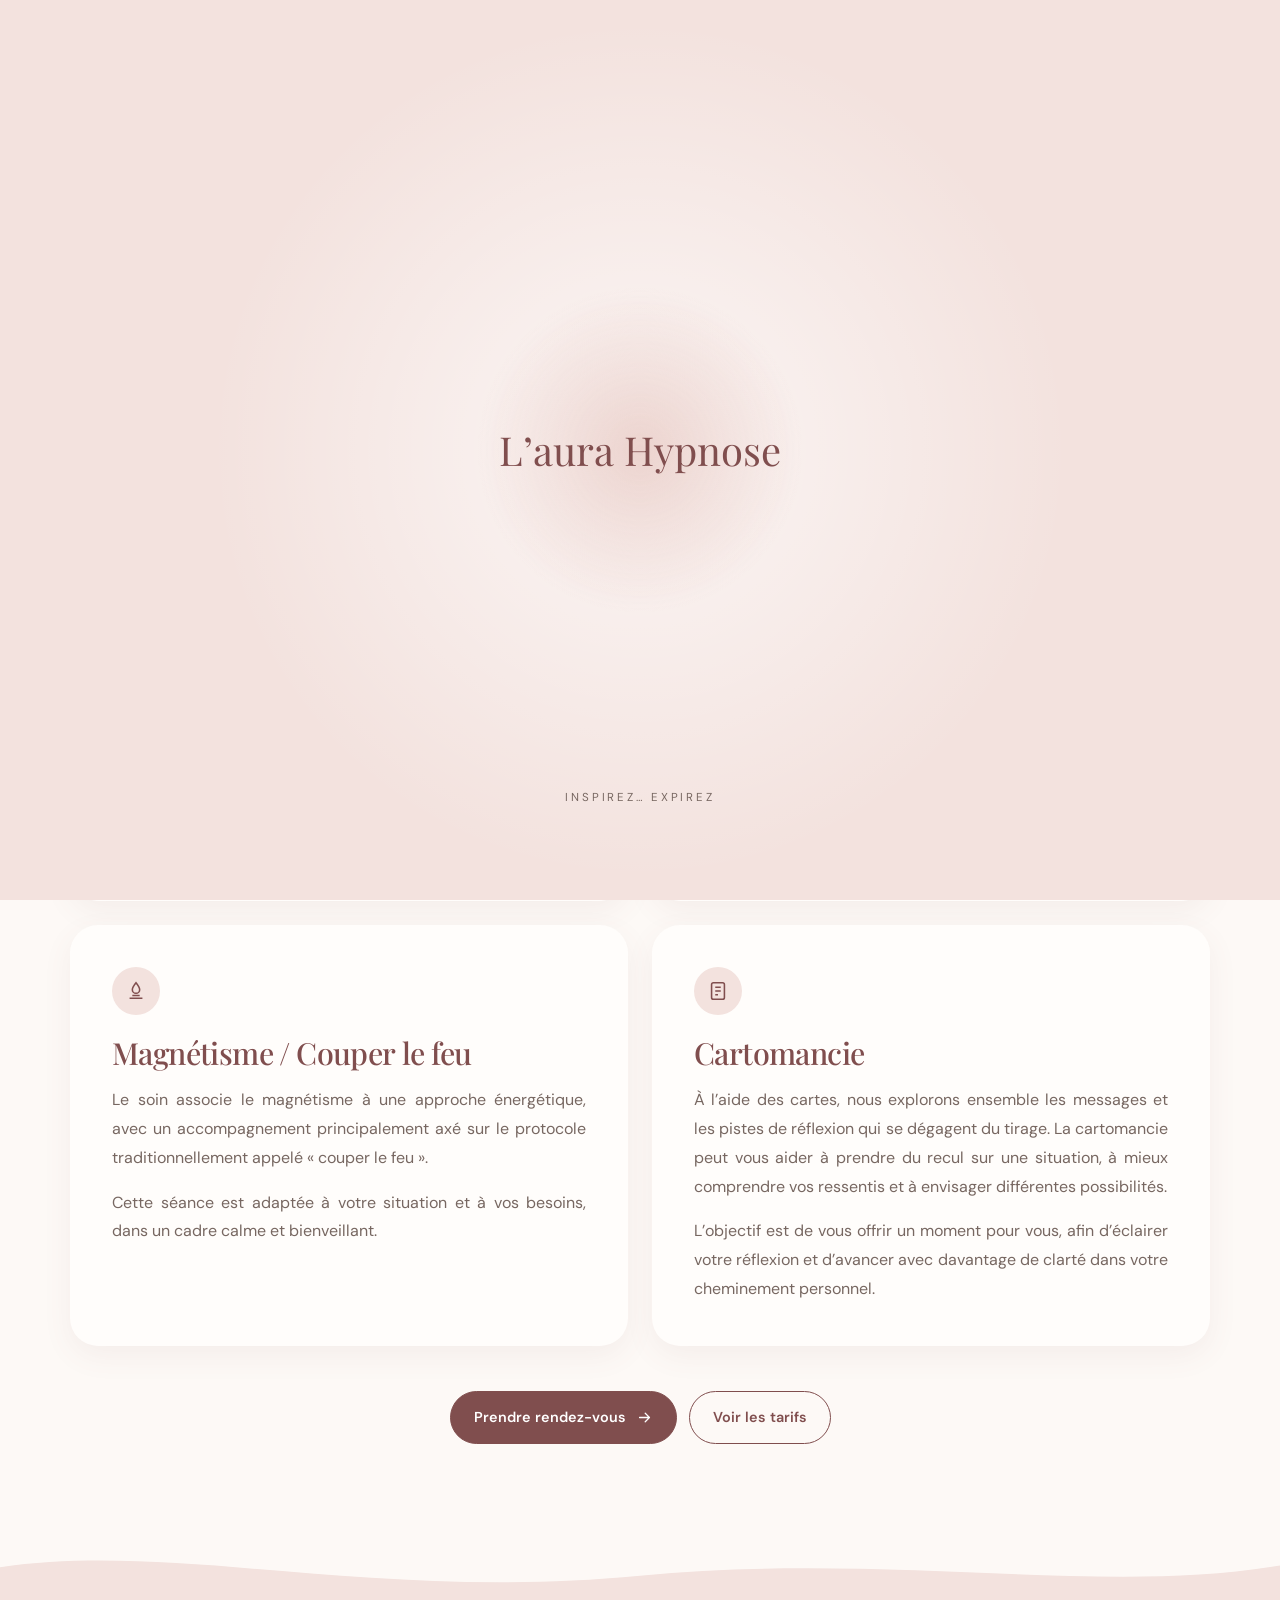
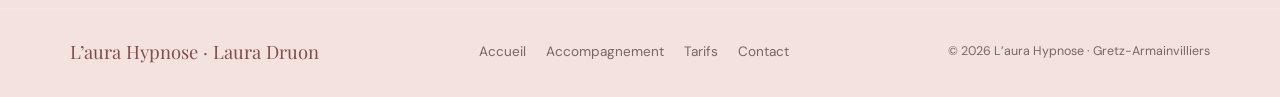
==== commit 1ba79bd6: "Textes justifiés (paragraphes) Co-Authored-By: Claude Opus 5.5 <noreply@anthropic.com> Claude-Sessio" ====
--- a/accompagnement.html
+++ b/accompagnement.html
@@ -9,7 +9,7 @@
     <link rel="preconnect" href="https://fonts.googleapis.com">
     <link rel="preconnect" href="https://fonts.gstatic.com" crossorigin>
     <link href="https://fonts.googleapis.com/css2?family=DM+Sans:wght@400;500;600;700&family=Playfair+Display:wght@400;500;600&display=swap" rel="stylesheet">
-    <link rel="stylesheet" href="style.css?v=c0f8817f">
+    <link rel="stylesheet" href="style.css?v=4a8fa940">
     <link rel="stylesheet" href="motion.css?v=ee0d7de4">
   </head>
   <body>
--- a/style.css
+++ b/style.css
@@ -1253,3 +1253,16 @@
     transform: none;
   }
 }
+
+/* ---------- Textes justifiés ---------- */
+
+.about-copy p:not(.about-lead),
+.soft-card p,
+.offer-card p,
+.care-note,
+.contact-copy > p,
+.form-intro {
+  text-align: justify;
+  hyphens: auto;
+  -webkit-hyphens: auto;
+}
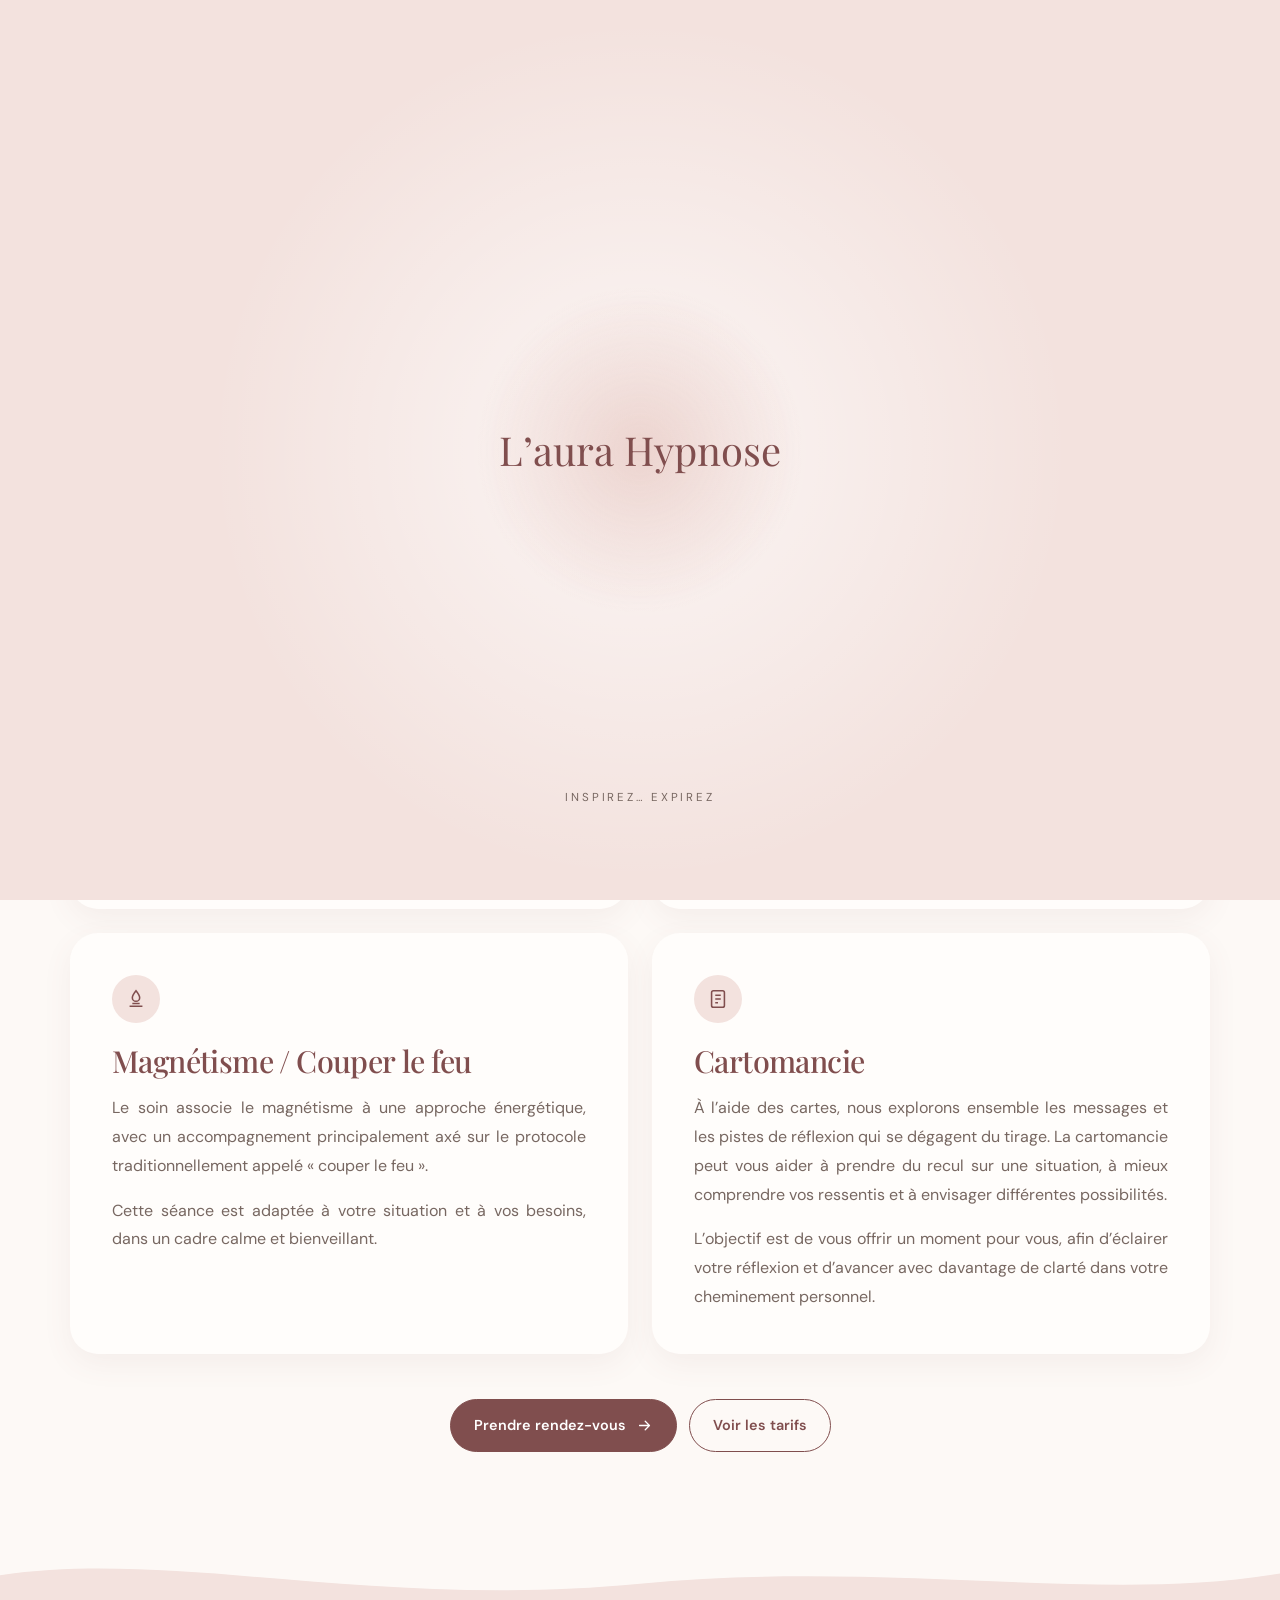
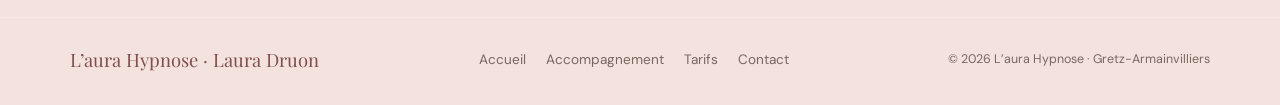
==== commit 4a77fab1: "Bandeau du haut couleur de la citation (vieux rose) Co-Authored-By: Claude Opus 5.5 <noreply@anthrop" ====
--- a/accompagnement.html
+++ b/accompagnement.html
@@ -9,7 +9,7 @@
     <link rel="preconnect" href="https://fonts.googleapis.com">
     <link rel="preconnect" href="https://fonts.gstatic.com" crossorigin>
     <link href="https://fonts.googleapis.com/css2?family=DM+Sans:wght@400;500;600;700&family=Playfair+Display:wght@400;500;600&display=swap" rel="stylesheet">
-    <link rel="stylesheet" href="style.css?v=4a8fa940">
+    <link rel="stylesheet" href="style.css?v=97beaa25">
     <link rel="stylesheet" href="motion.css?v=ee0d7de4">
   </head>
   <body>
--- a/style.css
+++ b/style.css
@@ -1266,3 +1266,11 @@
   hyphens: auto;
   -webkit-hyphens: auto;
 }
+
+/* ---------- Bandeau du haut : même couleur que la citation du Dalaï-Lama ---------- */
+
+.topline {
+  padding: 9px 16px;
+  background: var(--rose);
+  color: rgb(255 255 255 / 88%);
+}
